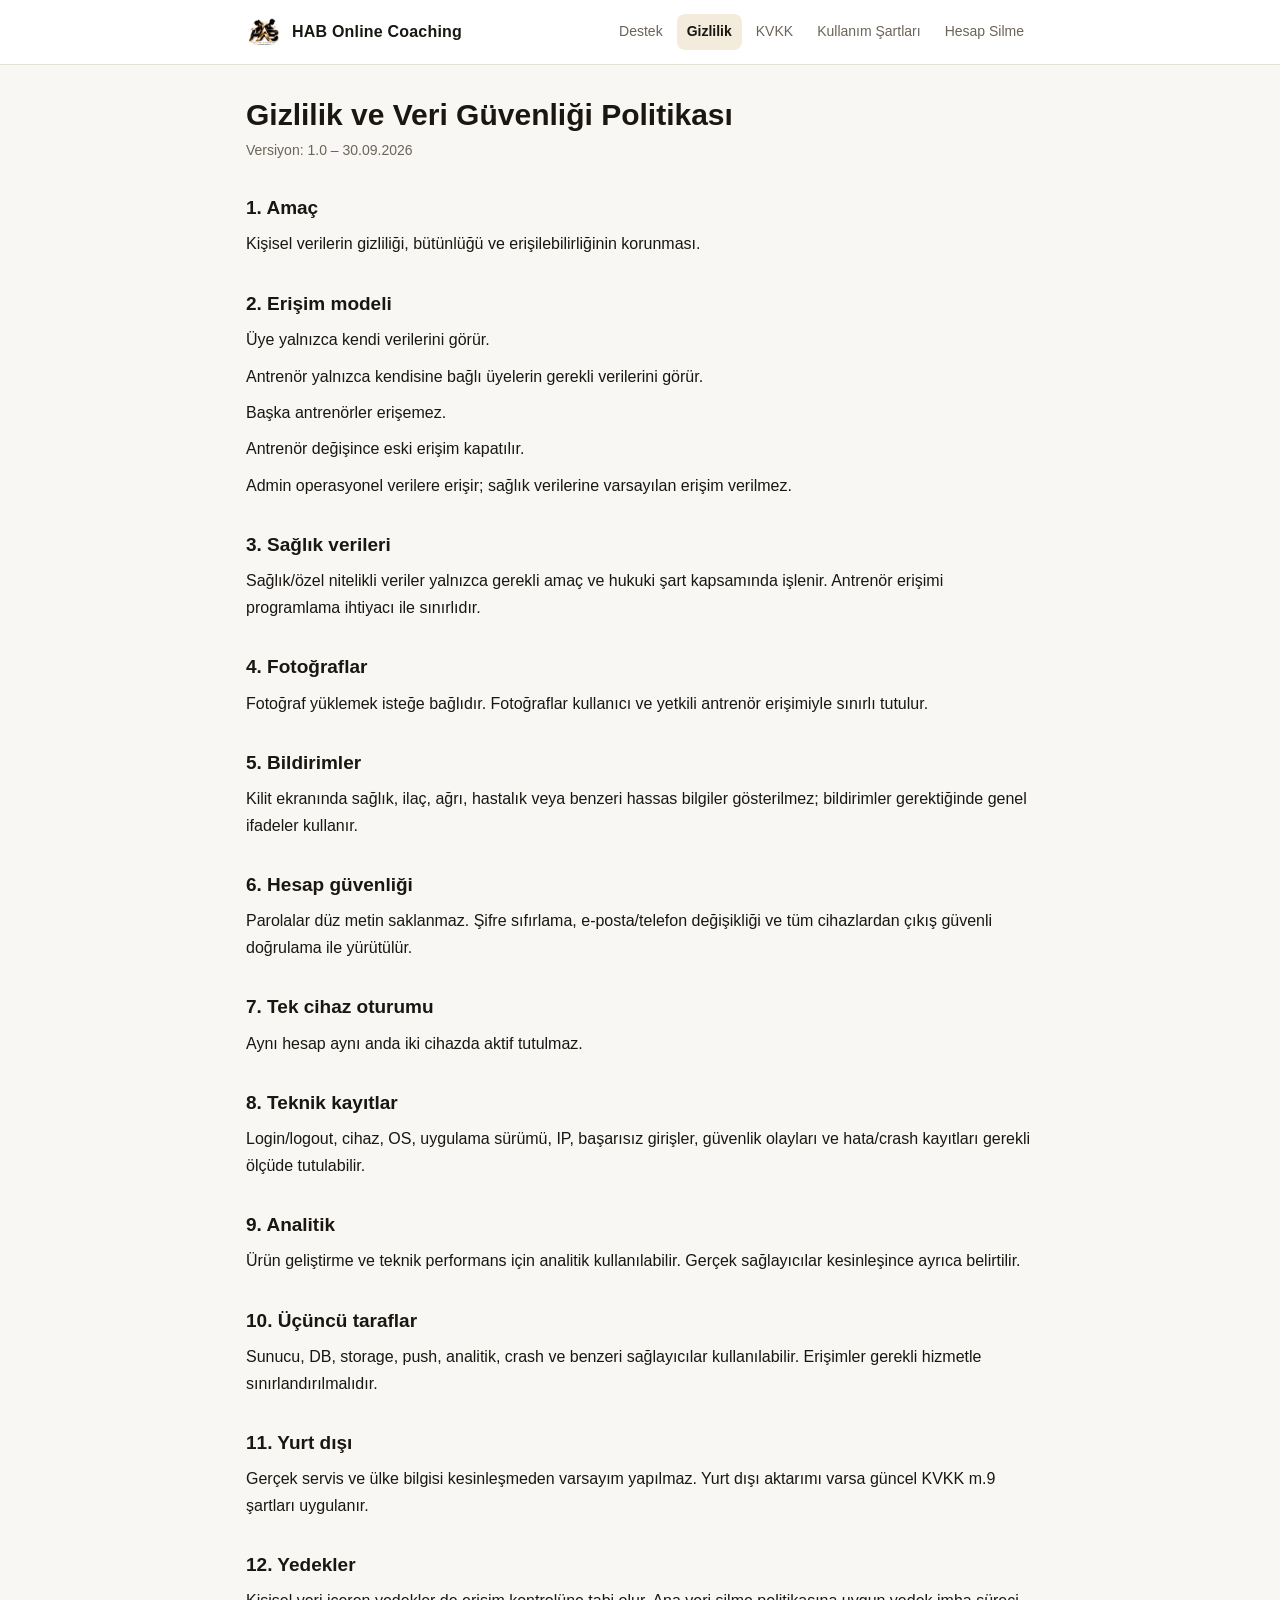
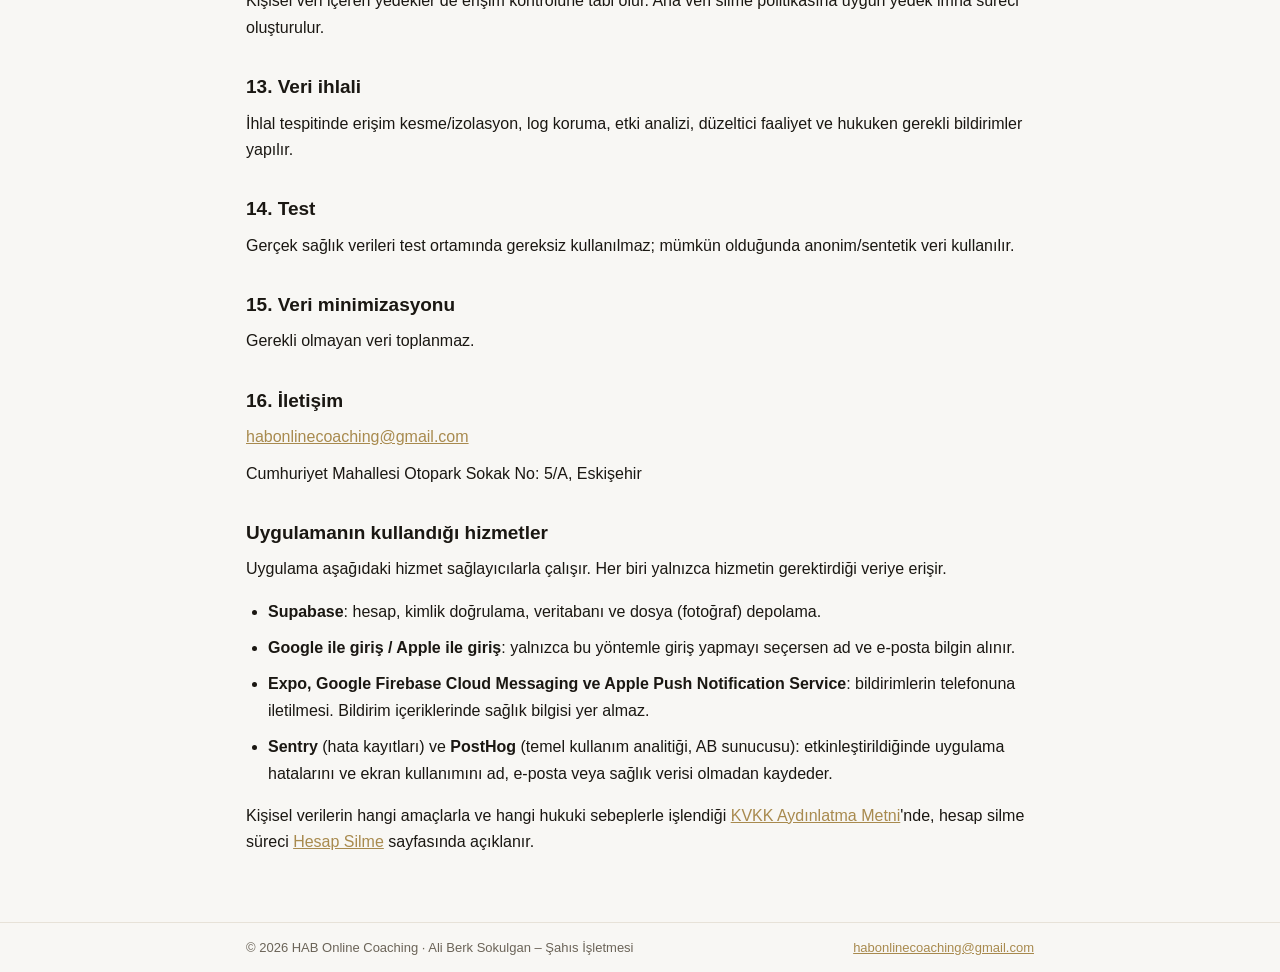
==== gizlilik.html @ c90d3c3e "HAB Online Coaching destek, gizlilik ve hesap silme sayfaları Co-Authored-By: Claude Opus 5.5 <norep" ====
<!doctype html>
<html lang="tr">
<head>
<meta charset="utf-8">
<meta name="viewport" content="width=device-width,initial-scale=1">
<title>Gizlilik ve Veri Güvenliği Politikası · HAB Online Coaching</title>
<meta name="description" content="HAB Online Coaching mobil uygulamasının gizlilik ve veri güvenliği politikası.">
<link rel="icon" href="favicon.png">
<link rel="stylesheet" href="style.css">
</head>
<body>
<header><div class="bar"><a class="brand" href="index.html"><img src="icon.png" alt="">HAB Online Coaching</a><nav><a href="index.html">Destek</a><a href="gizlilik.html" aria-current="page">Gizlilik</a><a href="kvkk.html">KVKK</a><a href="kullanim-sartlari.html">Kullanım Şartları</a><a href="hesap-silme.html">Hesap Silme</a></nav></div></header>
<main>
<h1>Gizlilik ve Veri Güvenliği Politikası</h1>
<p class="meta">Versiyon: 1.0 – 30.09.2026</p>
<h2>1. Amaç</h2>
<p>Kişisel verilerin gizliliği, bütünlüğü ve erişilebilirliğinin korunması.</p>
<h2>2. Erişim modeli</h2>
<p>Üye yalnızca kendi verilerini görür.</p>
<p>Antrenör yalnızca kendisine bağlı üyelerin gerekli verilerini görür.</p>
<p>Başka antrenörler erişemez.</p>
<p>Antrenör değişince eski erişim kapatılır.</p>
<p>Admin operasyonel verilere erişir; sağlık verilerine varsayılan erişim verilmez.</p>
<h2>3. Sağlık verileri</h2>
<p>Sağlık/özel nitelikli veriler yalnızca gerekli amaç ve hukuki şart kapsamında işlenir. Antrenör erişimi programlama ihtiyacı ile sınırlıdır.</p>
<h2>4. Fotoğraflar</h2>
<p>Fotoğraf yüklemek isteğe bağlıdır. Fotoğraflar kullanıcı ve yetkili antrenör erişimiyle sınırlı tutulur.</p>
<h2>5. Bildirimler</h2>
<p>Kilit ekranında sağlık, ilaç, ağrı, hastalık veya benzeri hassas bilgiler gösterilmez; bildirimler gerektiğinde genel ifadeler kullanır.</p>
<h2>6. Hesap güvenliği</h2>
<p>Parolalar düz metin saklanmaz. Şifre sıfırlama, e-posta/telefon değişikliği ve tüm cihazlardan çıkış güvenli doğrulama ile yürütülür.</p>
<h2>7. Tek cihaz oturumu</h2>
<p>Aynı hesap aynı anda iki cihazda aktif tutulmaz.</p>
<h2>8. Teknik kayıtlar</h2>
<p>Login/logout, cihaz, OS, uygulama sürümü, IP, başarısız girişler, güvenlik olayları ve hata/crash kayıtları gerekli ölçüde tutulabilir.</p>
<h2>9. Analitik</h2>
<p>Ürün geliştirme ve teknik performans için analitik kullanılabilir. Gerçek sağlayıcılar kesinleşince ayrıca belirtilir.</p>
<h2>10. Üçüncü taraflar</h2>
<p>Sunucu, DB, storage, push, analitik, crash ve benzeri sağlayıcılar kullanılabilir. Erişimler gerekli hizmetle sınırlandırılmalıdır.</p>
<h2>11. Yurt dışı</h2>
<p>Gerçek servis ve ülke bilgisi kesinleşmeden varsayım yapılmaz. Yurt dışı aktarımı varsa güncel KVKK m.9 şartları uygulanır.</p>
<h2>12. Yedekler</h2>
<p>Kişisel veri içeren yedekler de erişim kontrolüne tabi olur. Ana veri silme politikasına uygun yedek imha süreci oluşturulur.</p>
<h2>13. Veri ihlali</h2>
<p>İhlal tespitinde erişim kesme/izolasyon, log koruma, etki analizi, düzeltici faaliyet ve hukuken gerekli bildirimler yapılır.</p>
<h2>14. Test</h2>
<p>Gerçek sağlık verileri test ortamında gereksiz kullanılmaz; mümkün olduğunda anonim/sentetik veri kullanılır.</p>
<h2>15. Veri minimizasyonu</h2>
<p>Gerekli olmayan veri toplanmaz.</p>
<h2>16. İletişim</h2>
<p><a href="mailto:habonlinecoaching@gmail.com">habonlinecoaching@gmail.com</a></p>
<p>Cumhuriyet Mahallesi Otopark Sokak No: 5/A, Eskişehir</p><h2>Uygulamanın kullandığı hizmetler</h2>
<p>Uygulama aşağıdaki hizmet sağlayıcılarla çalışır. Her biri yalnızca hizmetin gerektirdiği veriye erişir.</p>
<ul>
<li><strong>Supabase</strong>: hesap, kimlik doğrulama, veritabanı ve dosya (fotoğraf) depolama.</li>
<li><strong>Google ile giriş / Apple ile giriş</strong>: yalnızca bu yöntemle giriş yapmayı seçersen ad ve e-posta bilgin alınır.</li>
<li><strong>Expo, Google Firebase Cloud Messaging ve Apple Push Notification Service</strong>: bildirimlerin telefonuna iletilmesi. Bildirim içeriklerinde sağlık bilgisi yer almaz.</li>
<li><strong>Sentry</strong> (hata kayıtları) ve <strong>PostHog</strong> (temel kullanım analitiği, AB sunucusu): etkinleştirildiğinde uygulama hatalarını ve ekran kullanımını ad, e-posta veya sağlık verisi olmadan kaydeder.</li>
</ul>
<p>Kişisel verilerin hangi amaçlarla ve hangi hukuki sebeplerle işlendiği <a href="kvkk.html">KVKK Aydınlatma Metni</a>'nde, hesap silme süreci <a href="hesap-silme.html">Hesap Silme</a> sayfasında açıklanır.</p>

</main>
<footer><div class="bar"><span>© 2026 HAB Online Coaching · Ali Berk Sokulgan – Şahıs İşletmesi</span><a href="mailto:habonlinecoaching@gmail.com">habonlinecoaching@gmail.com</a></div></footer>
</body>
</html>
---- style.css ----
:root{--bg:#F8F7F4;--surface:#FFFFFF;--text:#1A1712;--muted:#6B6458;--border:#E7E2D8;--accent:#A88A4E;--accent-soft:#F3ECDD}
@media (prefers-color-scheme:dark){:root{--bg:#120E08;--surface:#1C1810;--text:#F2EEE6;--muted:#A89F8F;--border:#2E281D;--accent:#C9A96A;--accent-soft:#2A2316}}
*{box-sizing:border-box}
html{-webkit-text-size-adjust:100%}
body{margin:0;background:var(--bg);color:var(--text);font:16px/1.65 Inter,-apple-system,BlinkMacSystemFont,"Segoe UI",Roboto,sans-serif}
a{color:var(--accent)}
header{border-bottom:1px solid var(--border);background:var(--surface)}
.bar{max-width:820px;margin:0 auto;padding:14px 16px;display:flex;align-items:center;gap:12px;flex-wrap:wrap}
.brand{display:flex;align-items:center;gap:10px;text-decoration:none;color:var(--text);font-weight:700;letter-spacing:.2px}
.brand img{width:36px;height:36px;border-radius:9px}
nav{display:flex;gap:4px;flex-wrap:wrap;margin-left:auto}
nav a{color:var(--muted);text-decoration:none;font-size:14px;padding:6px 10px;border-radius:8px}
nav a[aria-current]{color:var(--text);background:var(--accent-soft);font-weight:600}
main{max-width:820px;margin:0 auto;padding:32px 16px 56px}
h1{font-size:30px;line-height:1.2;margin:0 0 6px}
.meta{color:var(--muted);font-size:14px;margin:0 0 28px}
h2{font-size:19px;margin:30px 0 8px}
h3{font-size:16px;margin:20px 0 6px}
p,li{margin:0 0 10px;overflow-wrap:anywhere}
ul,ol{padding-left:22px}
.card{background:var(--surface);border:1px solid var(--border);border-radius:14px;padding:20px;margin:0 0 16px}
.card h2{margin-top:0}
.steps li{margin-bottom:8px}
.note{background:var(--accent-soft);border-radius:12px;padding:14px 16px;font-size:15px}
footer{border-top:1px solid var(--border);color:var(--muted);font-size:13px}
footer .bar{justify-content:space-between}
@media (max-width:560px){h1{font-size:25px}nav{margin-left:0;width:100%}}
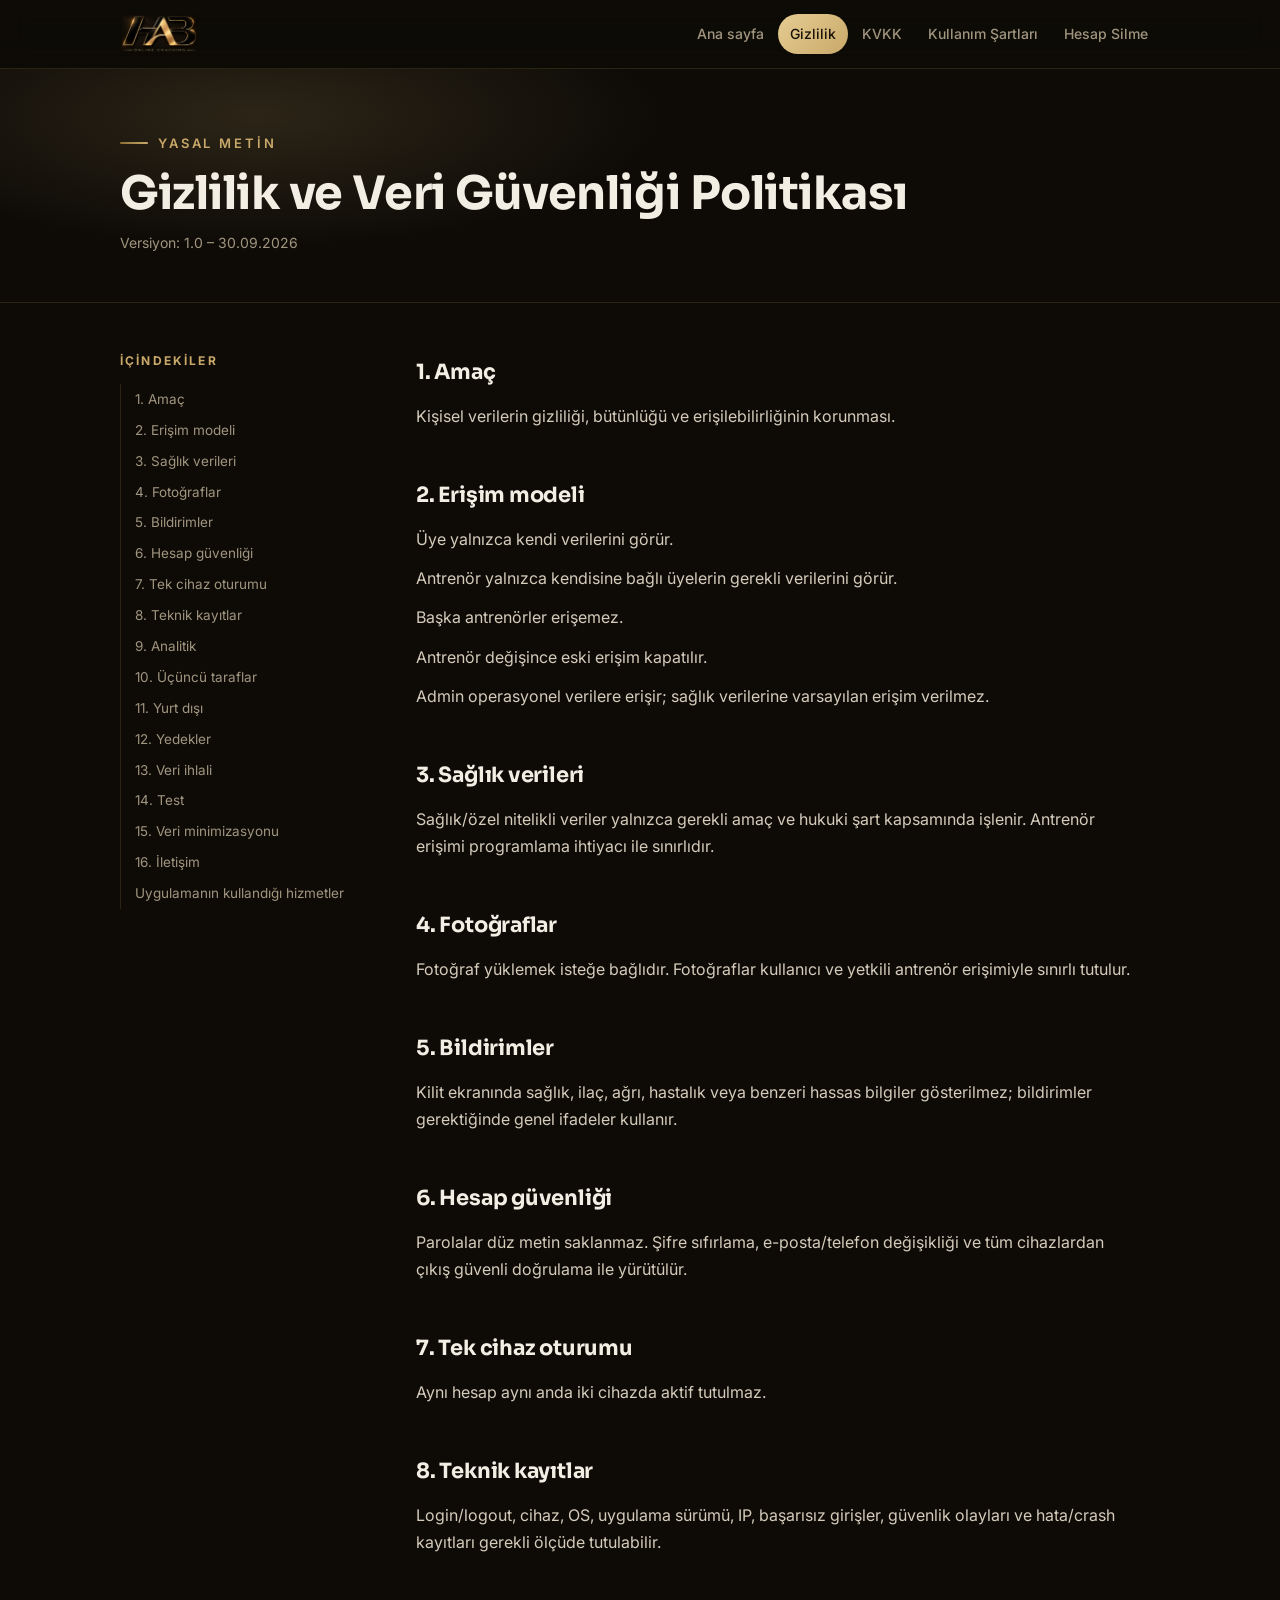
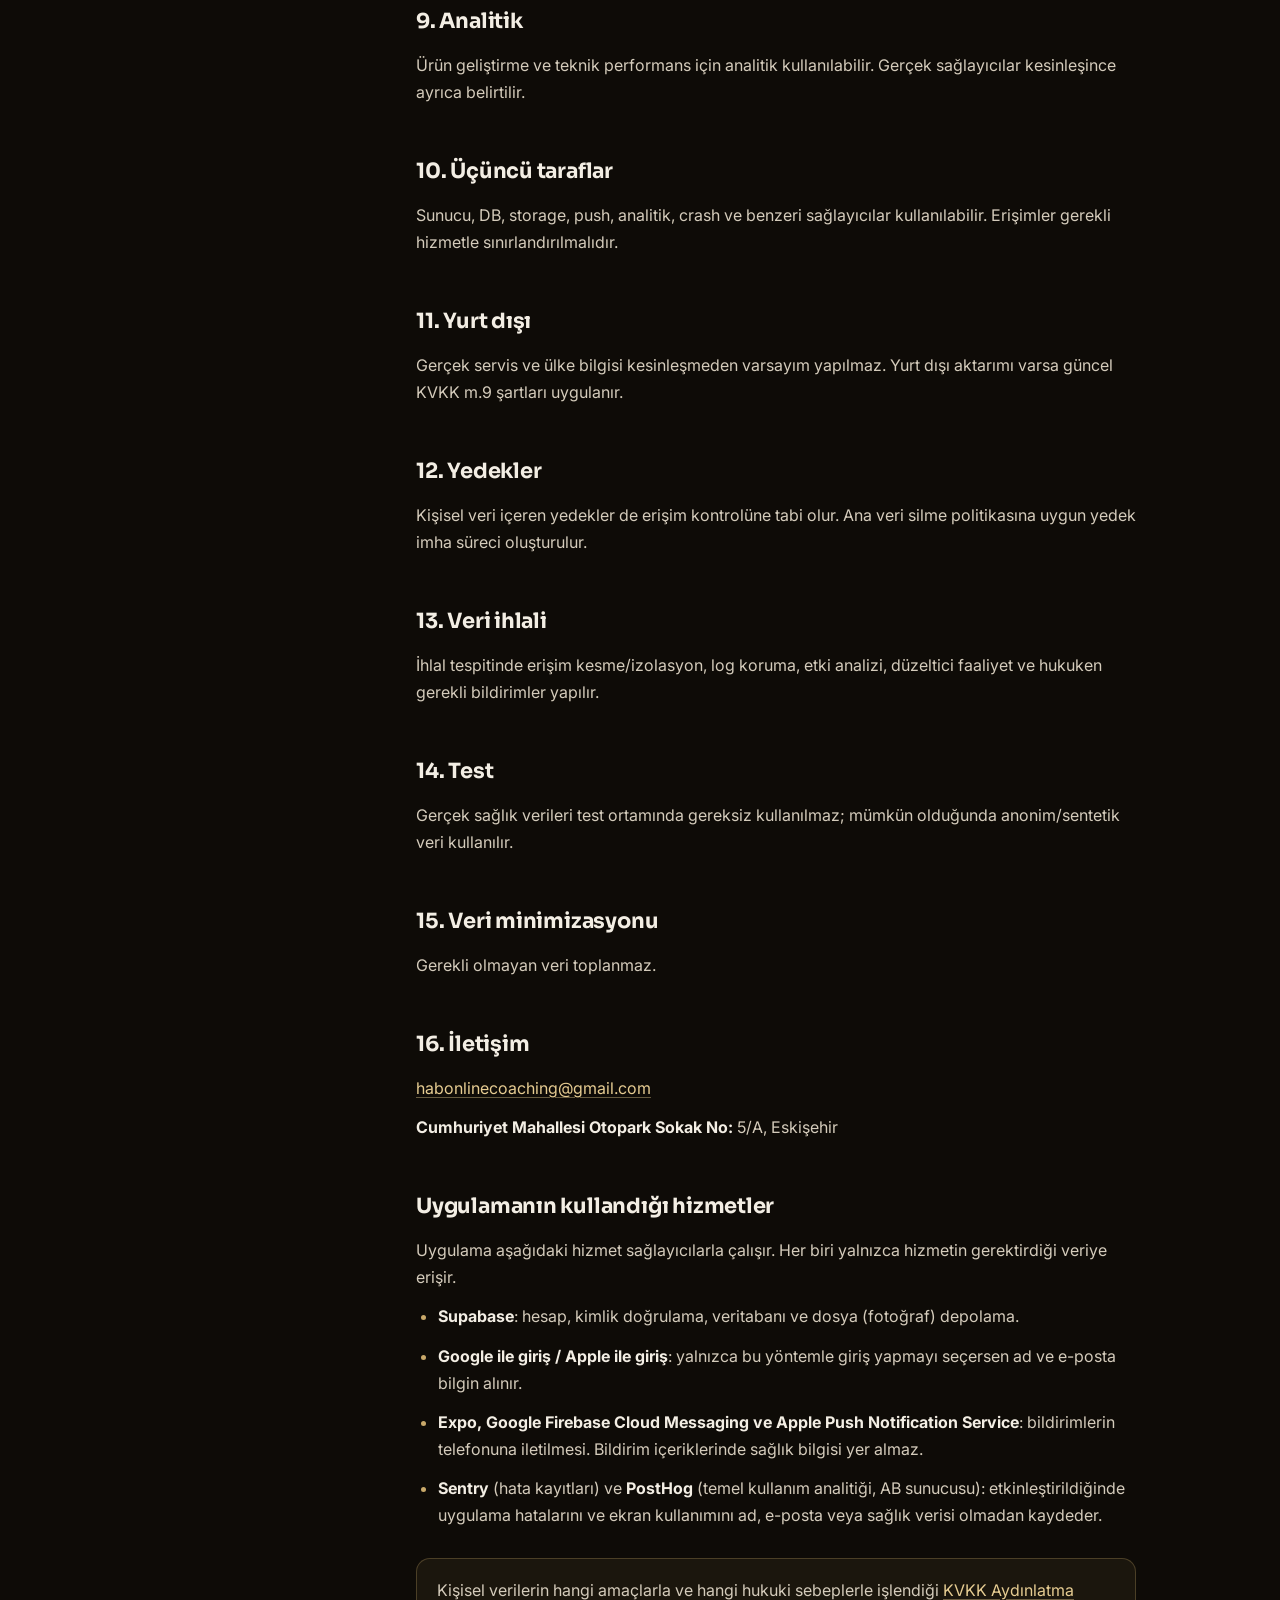
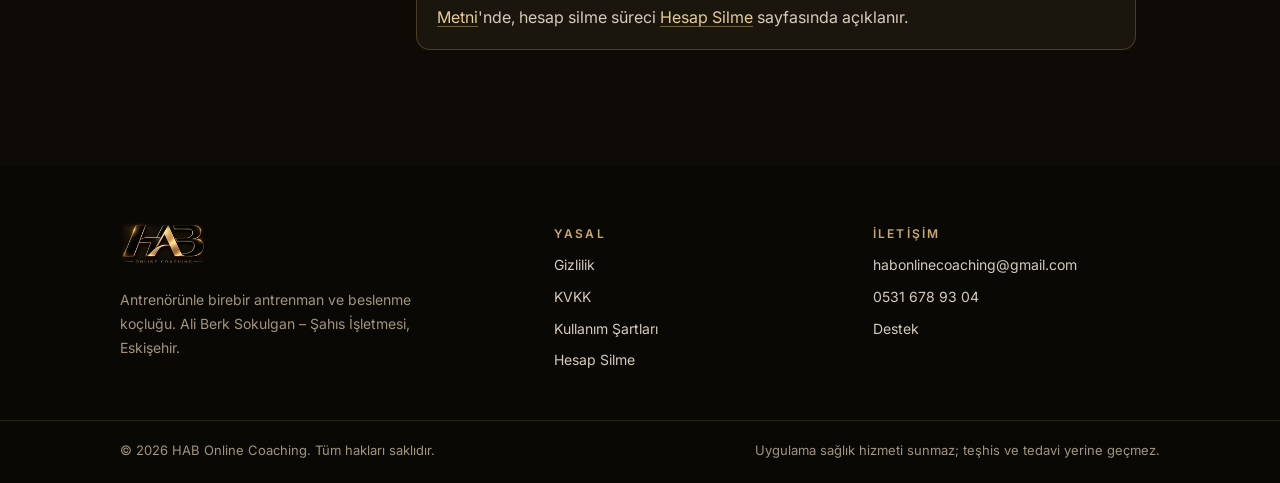
==== commit a359949b: "Marka tasarımı: tanıtım sayfası, içindekiler, yeni alt bilgi Co-Authored-By: Claude Opus 5.5 <norepl" ====
--- a/gizlilik.html
+++ b/gizlilik.html
@@ -5,51 +5,54 @@
 <meta name="viewport" content="width=device-width,initial-scale=1">
 <title>Gizlilik ve Veri Güvenliği Politikası · HAB Online Coaching</title>
 <meta name="description" content="HAB Online Coaching mobil uygulamasının gizlilik ve veri güvenliği politikası.">
+<meta name="theme-color" content="#0E0B07">
+<meta name="color-scheme" content="dark">
 <link rel="icon" href="favicon.png">
+<link rel="apple-touch-icon" href="icon.png">
+<link rel="preconnect" href="https://fonts.googleapis.com"><link rel="preconnect" href="https://fonts.gstatic.com" crossorigin><link href="https://fonts.googleapis.com/css2?family=Inter:wght@400;500;600&family=Sora:wght@600;700&display=swap" rel="stylesheet">
 <link rel="stylesheet" href="style.css">
 </head>
 <body>
-<header><div class="bar"><a class="brand" href="index.html"><img src="icon.png" alt="">HAB Online Coaching</a><nav><a href="index.html">Destek</a><a href="gizlilik.html" aria-current="page">Gizlilik</a><a href="kvkk.html">KVKK</a><a href="kullanim-sartlari.html">Kullanım Şartları</a><a href="hesap-silme.html">Hesap Silme</a></nav></div></header>
+<header class="top"><div class="wrap"><a class="logo" href="index.html" aria-label="HAB Online Coaching ana sayfa"><img src="wordmark-sm.png" alt="HAB Online Coaching" width="80" height="41"></a><nav class="menu"><a href="index.html">Ana sayfa</a><a href="gizlilik.html" aria-current="page">Gizlilik</a><a href="kvkk.html">KVKK</a><a href="kullanim-sartlari.html">Kullanım Şartları</a><a href="hesap-silme.html">Hesap Silme</a></nav></div></header>
 <main>
-<h1>Gizlilik ve Veri Güvenliği Politikası</h1>
-<p class="meta">Versiyon: 1.0 – 30.09.2026</p>
-<h2>1. Amaç</h2>
+<div class="page-head"><div class="wrap"><span class="eyebrow">Yasal metin</span><h1>Gizlilik ve Veri Güvenliği Politikası</h1><p class="meta">Versiyon: 1.0 – 30.09.2026</p></div></div>
+<div class="wrap doc"><aside class="toc"><b>İçindekiler</b><a href="#1-amac">1. Amaç</a><a href="#2-erisim-modeli">2. Erişim modeli</a><a href="#3-saglik-verileri">3. Sağlık verileri</a><a href="#4-fotograflar">4. Fotoğraflar</a><a href="#5-bildirimler">5. Bildirimler</a><a href="#6-hesap-guvenligi">6. Hesap güvenliği</a><a href="#7-tek-cihaz-oturumu">7. Tek cihaz oturumu</a><a href="#8-teknik-kayitlar">8. Teknik kayıtlar</a><a href="#9-analitik">9. Analitik</a><a href="#10-ucuncu-taraflar">10. Üçüncü taraflar</a><a href="#11-yurt-disi">11. Yurt dışı</a><a href="#12-yedekler">12. Yedekler</a><a href="#13-veri-ihlali">13. Veri ihlali</a><a href="#14-test">14. Test</a><a href="#15-veri-minimizasyonu">15. Veri minimizasyonu</a><a href="#16-iletisim">16. İletişim</a><a href="#hizmetler">Uygulamanın kullandığı hizmetler</a></aside><article class="prose"><h2 id="1-amac">1. Amaç</h2>
 <p>Kişisel verilerin gizliliği, bütünlüğü ve erişilebilirliğinin korunması.</p>
-<h2>2. Erişim modeli</h2>
+<h2 id="2-erisim-modeli">2. Erişim modeli</h2>
 <p>Üye yalnızca kendi verilerini görür.</p>
 <p>Antrenör yalnızca kendisine bağlı üyelerin gerekli verilerini görür.</p>
 <p>Başka antrenörler erişemez.</p>
 <p>Antrenör değişince eski erişim kapatılır.</p>
 <p>Admin operasyonel verilere erişir; sağlık verilerine varsayılan erişim verilmez.</p>
-<h2>3. Sağlık verileri</h2>
+<h2 id="3-saglik-verileri">3. Sağlık verileri</h2>
 <p>Sağlık/özel nitelikli veriler yalnızca gerekli amaç ve hukuki şart kapsamında işlenir. Antrenör erişimi programlama ihtiyacı ile sınırlıdır.</p>
-<h2>4. Fotoğraflar</h2>
+<h2 id="4-fotograflar">4. Fotoğraflar</h2>
 <p>Fotoğraf yüklemek isteğe bağlıdır. Fotoğraflar kullanıcı ve yetkili antrenör erişimiyle sınırlı tutulur.</p>
-<h2>5. Bildirimler</h2>
+<h2 id="5-bildirimler">5. Bildirimler</h2>
 <p>Kilit ekranında sağlık, ilaç, ağrı, hastalık veya benzeri hassas bilgiler gösterilmez; bildirimler gerektiğinde genel ifadeler kullanır.</p>
-<h2>6. Hesap güvenliği</h2>
+<h2 id="6-hesap-guvenligi">6. Hesap güvenliği</h2>
 <p>Parolalar düz metin saklanmaz. Şifre sıfırlama, e-posta/telefon değişikliği ve tüm cihazlardan çıkış güvenli doğrulama ile yürütülür.</p>
-<h2>7. Tek cihaz oturumu</h2>
+<h2 id="7-tek-cihaz-oturumu">7. Tek cihaz oturumu</h2>
 <p>Aynı hesap aynı anda iki cihazda aktif tutulmaz.</p>
-<h2>8. Teknik kayıtlar</h2>
+<h2 id="8-teknik-kayitlar">8. Teknik kayıtlar</h2>
 <p>Login/logout, cihaz, OS, uygulama sürümü, IP, başarısız girişler, güvenlik olayları ve hata/crash kayıtları gerekli ölçüde tutulabilir.</p>
-<h2>9. Analitik</h2>
+<h2 id="9-analitik">9. Analitik</h2>
 <p>Ürün geliştirme ve teknik performans için analitik kullanılabilir. Gerçek sağlayıcılar kesinleşince ayrıca belirtilir.</p>
-<h2>10. Üçüncü taraflar</h2>
+<h2 id="10-ucuncu-taraflar">10. Üçüncü taraflar</h2>
 <p>Sunucu, DB, storage, push, analitik, crash ve benzeri sağlayıcılar kullanılabilir. Erişimler gerekli hizmetle sınırlandırılmalıdır.</p>
-<h2>11. Yurt dışı</h2>
+<h2 id="11-yurt-disi">11. Yurt dışı</h2>
 <p>Gerçek servis ve ülke bilgisi kesinleşmeden varsayım yapılmaz. Yurt dışı aktarımı varsa güncel KVKK m.9 şartları uygulanır.</p>
-<h2>12. Yedekler</h2>
+<h2 id="12-yedekler">12. Yedekler</h2>
 <p>Kişisel veri içeren yedekler de erişim kontrolüne tabi olur. Ana veri silme politikasına uygun yedek imha süreci oluşturulur.</p>
-<h2>13. Veri ihlali</h2>
+<h2 id="13-veri-ihlali">13. Veri ihlali</h2>
 <p>İhlal tespitinde erişim kesme/izolasyon, log koruma, etki analizi, düzeltici faaliyet ve hukuken gerekli bildirimler yapılır.</p>
-<h2>14. Test</h2>
+<h2 id="14-test">14. Test</h2>
 <p>Gerçek sağlık verileri test ortamında gereksiz kullanılmaz; mümkün olduğunda anonim/sentetik veri kullanılır.</p>
-<h2>15. Veri minimizasyonu</h2>
+<h2 id="15-veri-minimizasyonu">15. Veri minimizasyonu</h2>
 <p>Gerekli olmayan veri toplanmaz.</p>
-<h2>16. İletişim</h2>
+<h2 id="16-iletisim">16. İletişim</h2>
 <p><a href="mailto:habonlinecoaching@gmail.com">habonlinecoaching@gmail.com</a></p>
-<p>Cumhuriyet Mahallesi Otopark Sokak No: 5/A, Eskişehir</p><h2>Uygulamanın kullandığı hizmetler</h2>
+<p><strong>Cumhuriyet Mahallesi Otopark Sokak No:</strong> 5/A, Eskişehir</p><h2 id="hizmetler">Uygulamanın kullandığı hizmetler</h2>
 <p>Uygulama aşağıdaki hizmet sağlayıcılarla çalışır. Her biri yalnızca hizmetin gerektirdiği veriye erişir.</p>
 <ul>
 <li><strong>Supabase</strong>: hesap, kimlik doğrulama, veritabanı ve dosya (fotoğraf) depolama.</li>
@@ -57,9 +60,16 @@
 <li><strong>Expo, Google Firebase Cloud Messaging ve Apple Push Notification Service</strong>: bildirimlerin telefonuna iletilmesi. Bildirim içeriklerinde sağlık bilgisi yer almaz.</li>
 <li><strong>Sentry</strong> (hata kayıtları) ve <strong>PostHog</strong> (temel kullanım analitiği, AB sunucusu): etkinleştirildiğinde uygulama hatalarını ve ekran kullanımını ad, e-posta veya sağlık verisi olmadan kaydeder.</li>
 </ul>
-<p>Kişisel verilerin hangi amaçlarla ve hangi hukuki sebeplerle işlendiği <a href="kvkk.html">KVKK Aydınlatma Metni</a>'nde, hesap silme süreci <a href="hesap-silme.html">Hesap Silme</a> sayfasında açıklanır.</p>
-
+<div class="callout">Kişisel verilerin hangi amaçlarla ve hangi hukuki sebeplerle işlendiği <a href="kvkk.html">KVKK Aydınlatma Metni</a>'nde, hesap silme süreci <a href="hesap-silme.html">Hesap Silme</a> sayfasında açıklanır.</div>
+</article></div>
 </main>
-<footer><div class="bar"><span>© 2026 HAB Online Coaching · Ali Berk Sokulgan – Şahıs İşletmesi</span><a href="mailto:habonlinecoaching@gmail.com">habonlinecoaching@gmail.com</a></div></footer>
+<footer>
+<div class="wrap">
+<div><img src="wordmark-sm.png" alt="HAB Online Coaching" width="86" height="44"><p>Antrenörünle birebir antrenman ve beslenme koçluğu. Ali Berk Sokulgan – Şahıs İşletmesi, Eskişehir.</p></div>
+<div><h4>Yasal</h4><ul><li><a href="gizlilik.html">Gizlilik</a></li><li><a href="kvkk.html">KVKK</a></li><li><a href="kullanim-sartlari.html">Kullanım Şartları</a></li><li><a href="hesap-silme.html">Hesap Silme</a></li></ul></div>
+<div><h4>İletişim</h4><ul><li><a href="mailto:habonlinecoaching@gmail.com">habonlinecoaching@gmail.com</a></li><li><a href="tel:+905316789304">0531 678 93 04</a></li><li><a href="index.html#destek">Destek</a></li></ul></div>
+</div>
+<div class="copy"><div class="wrap"><span>© 2026 HAB Online Coaching. Tüm hakları saklıdır.</span><span>Uygulama sağlık hizmeti sunmaz; teşhis ve tedavi yerine geçmez.</span></div></div>
+</footer>
 </body>
 </html>
--- a/style.css
+++ b/style.css
@@ -1,27 +1,127 @@
-:root{--bg:#F8F7F4;--surface:#FFFFFF;--text:#1A1712;--muted:#6B6458;--border:#E7E2D8;--accent:#A88A4E;--accent-soft:#F3ECDD}
-@media (prefers-color-scheme:dark){:root{--bg:#120E08;--surface:#1C1810;--text:#F2EEE6;--muted:#A89F8F;--border:#2E281D;--accent:#C9A96A;--accent-soft:#2A2316}}
+:root{
+  --bg:#0E0B07;--bg2:#15110A;--surface:#1A150D;--surface2:#211A10;--text:#F3EEE4;--soft:#D4CBBB;--muted:#A0957F;
+  --border:rgba(201,169,106,.16);--border2:rgba(201,169,106,.28);--gold:#C9A96A;--gold2:#E6CC92;--gold3:#8C6C33;
+  --radius:18px;--maxw:1080px;
+}
 *{box-sizing:border-box}
-html{-webkit-text-size-adjust:100%}
-body{margin:0;background:var(--bg);color:var(--text);font:16px/1.65 Inter,-apple-system,BlinkMacSystemFont,"Segoe UI",Roboto,sans-serif}
-a{color:var(--accent)}
-header{border-bottom:1px solid var(--border);background:var(--surface)}
-.bar{max-width:820px;margin:0 auto;padding:14px 16px;display:flex;align-items:center;gap:12px;flex-wrap:wrap}
-.brand{display:flex;align-items:center;gap:10px;text-decoration:none;color:var(--text);font-weight:700;letter-spacing:.2px}
-.brand img{width:36px;height:36px;border-radius:9px}
-nav{display:flex;gap:4px;flex-wrap:wrap;margin-left:auto}
-nav a{color:var(--muted);text-decoration:none;font-size:14px;padding:6px 10px;border-radius:8px}
-nav a[aria-current]{color:var(--text);background:var(--accent-soft);font-weight:600}
-main{max-width:820px;margin:0 auto;padding:32px 16px 56px}
-h1{font-size:30px;line-height:1.2;margin:0 0 6px}
-.meta{color:var(--muted);font-size:14px;margin:0 0 28px}
-h2{font-size:19px;margin:30px 0 8px}
-h3{font-size:16px;margin:20px 0 6px}
-p,li{margin:0 0 10px;overflow-wrap:anywhere}
-ul,ol{padding-left:22px}
-.card{background:var(--surface);border:1px solid var(--border);border-radius:14px;padding:20px;margin:0 0 16px}
-.card h2{margin-top:0}
-.steps li{margin-bottom:8px}
-.note{background:var(--accent-soft);border-radius:12px;padding:14px 16px;font-size:15px}
-footer{border-top:1px solid var(--border);color:var(--muted);font-size:13px}
-footer .bar{justify-content:space-between}
-@media (max-width:560px){h1{font-size:25px}nav{margin-left:0;width:100%}}
+html{-webkit-text-size-adjust:100%;scroll-behavior:smooth}
+body{margin:0;background:var(--bg);color:var(--text);font:16px/1.7 Inter,system-ui,-apple-system,"Segoe UI",Roboto,sans-serif;-webkit-font-smoothing:antialiased}
+a{color:var(--gold2);text-decoration-color:rgba(230,204,146,.4);text-underline-offset:3px}
+a:hover{text-decoration-color:var(--gold2)}
+h1,h2,h3{font-family:Sora,Inter,system-ui,sans-serif;letter-spacing:-.01em}
+.wrap{max-width:var(--maxw);margin:0 auto;padding:0 20px}
+
+/* Üst bar */
+header.top{position:sticky;top:0;z-index:20;background:rgba(14,11,7,.82);backdrop-filter:saturate(140%) blur(14px);-webkit-backdrop-filter:saturate(140%) blur(14px);border-bottom:1px solid var(--border)}
+header.top .wrap{display:flex;align-items:center;gap:20px;height:68px}
+.logo{display:flex;align-items:center;flex-shrink:0}
+.logo img{height:40px;width:auto;display:block}
+nav.menu{display:flex;gap:2px;margin-left:auto;overflow-x:auto;scrollbar-width:none}
+nav.menu::-webkit-scrollbar{display:none}
+nav.menu a{color:var(--muted);text-decoration:none;font-size:14px;font-weight:500;padding:8px 12px;border-radius:999px;white-space:nowrap;transition:color .15s,background .15s}
+nav.menu a:hover{color:var(--text)}
+nav.menu a[aria-current]{color:#1A1309;background:linear-gradient(135deg,var(--gold2),var(--gold))}
+
+/* Hero */
+.hero{position:relative;overflow:hidden;border-bottom:1px solid var(--border)}
+.hero::before{content:"";position:absolute;inset:-30% -10% auto;height:120%;background:radial-gradient(ellipse 55% 55% at 50% 40%,rgba(201,169,106,.22),transparent 70%);pointer-events:none}
+.hero .wrap{position:relative;display:grid;grid-template-columns:1.1fr .9fr;gap:40px;align-items:center;padding-top:72px;padding-bottom:80px}
+.eyebrow{display:inline-flex;align-items:center;gap:10px;color:var(--gold);font-size:13px;font-weight:600;letter-spacing:.22em;text-transform:uppercase}
+.eyebrow::before{content:"";width:28px;height:2px;background:linear-gradient(90deg,var(--gold3),var(--gold));border-radius:2px}
+.hero h1{font-size:clamp(38px,6vw,64px);line-height:1.04;margin:18px 0 18px;font-weight:700}
+.hero h1 em{font-style:normal;background:linear-gradient(120deg,var(--gold2),var(--gold) 55%,var(--gold3));-webkit-background-clip:text;background-clip:text;color:transparent}
+.hero p.lead{font-size:18px;color:var(--soft);max-width:520px;margin:0 0 30px}
+.badges{display:flex;gap:12px;flex-wrap:wrap}
+.badge{display:inline-flex;align-items:center;gap:10px;padding:11px 18px;border-radius:14px;border:1px solid var(--border2);background:rgba(255,255,255,.02);color:var(--text);font-size:14px;line-height:1.25}
+.badge small{display:block;color:var(--muted);font-size:11px;letter-spacing:.04em}
+.badge svg{color:var(--gold)}
+.hero-art{display:flex;justify-content:center}
+.hero-art img{width:100%;max-width:430px;height:auto;filter:drop-shadow(0 30px 60px rgba(0,0,0,.6))}
+
+/* Bölümler */
+section.block{padding:84px 0;border-bottom:1px solid var(--border)}
+section.block.alt{background:var(--bg2)}
+.head{max-width:640px;margin:0 0 40px}
+.head h2{font-size:clamp(28px,4vw,38px);line-height:1.15;margin:14px 0 12px}
+.head p{color:var(--soft);margin:0}
+.grid{display:grid;gap:16px}
+.g3{grid-template-columns:repeat(3,1fr)}
+.g2{grid-template-columns:repeat(2,1fr)}
+.card{background:linear-gradient(180deg,var(--surface2),var(--surface));border:1px solid var(--border);border-radius:var(--radius);padding:26px}
+.card h3{font-size:18px;margin:16px 0 8px}
+.card p{color:var(--soft);margin:0;font-size:15px}
+.ico{width:46px;height:46px;border-radius:13px;display:grid;place-items:center;color:var(--gold2);background:rgba(201,169,106,.1);border:1px solid var(--border2)}
+.steps{counter-reset:s}
+.step{position:relative;padding-top:58px}
+.step::before{counter-increment:s;content:counter(s,decimal-leading-zero);position:absolute;top:22px;left:26px;font:700 14px Sora,Inter,sans-serif;color:var(--gold);letter-spacing:.1em}
+.contact a{color:var(--text);text-decoration:none}
+.contact .card{display:flex;gap:16px;align-items:flex-start}
+.contact .card h3{margin:2px 0 4px;font-size:15px;color:var(--muted);font-weight:500;font-family:Inter,sans-serif}
+.contact .card p{color:var(--text);font-size:16px}
+details{border-bottom:1px solid var(--border);padding:4px 0}
+details:first-of-type{border-top:1px solid var(--border)}
+summary{cursor:pointer;list-style:none;display:flex;justify-content:space-between;align-items:center;gap:16px;padding:18px 0;font-weight:600;font-size:17px}
+summary::-webkit-details-marker{display:none}
+summary::after{content:"+";color:var(--gold);font-size:24px;font-weight:300;line-height:1;transition:transform .2s}
+details[open] summary::after{transform:rotate(45deg)}
+details p{color:var(--soft);margin:0 0 18px;max-width:760px}
+.links .card{display:flex;align-items:center;gap:14px;text-decoration:none;color:var(--text);transition:border-color .15s,transform .15s}
+.links .card:hover{border-color:var(--border2);transform:translateY(-2px)}
+.links .card span{flex:1;font-weight:600}
+.links .card svg:last-child{color:var(--gold)}
+
+/* Yasal sayfalar */
+.page-head{position:relative;overflow:hidden;border-bottom:1px solid var(--border)}
+.page-head::before{content:"";position:absolute;inset:-60% 0 auto;height:200%;background:radial-gradient(ellipse 45% 40% at 20% 40%,rgba(201,169,106,.16),transparent 70%)}
+.page-head .wrap{position:relative;padding-top:56px;padding-bottom:48px}
+.page-head h1{font-size:clamp(30px,5vw,46px);line-height:1.1;margin:14px 0 12px}
+.page-head .meta{color:var(--muted);font-size:14px;margin:0}
+.doc{display:grid;grid-template-columns:240px minmax(0,1fr);gap:56px;padding-top:48px;padding-bottom:88px}
+.toc{position:sticky;top:96px;align-self:start;font-size:13.5px;max-height:calc(100vh - 120px);overflow:auto}
+.toc b{display:block;color:var(--gold);font-size:12px;letter-spacing:.18em;text-transform:uppercase;margin-bottom:12px}
+.toc a{display:block;color:var(--muted);text-decoration:none;padding:6px 0 6px 14px;border-left:1px solid var(--border);line-height:1.4}
+.toc a:hover{color:var(--text);border-left-color:var(--gold)}
+.prose{max-width:720px}
+.prose h2{font-size:21px;margin:44px 0 12px;padding-top:4px;scroll-margin-top:96px}
+.prose h2:first-child{margin-top:0}
+.prose p,.prose li{color:var(--soft);margin:0 0 12px;overflow-wrap:anywhere}
+.prose ul,.prose ol{padding-left:22px;margin:0 0 16px}
+.prose li::marker{color:var(--gold)}
+.prose strong{color:var(--text)}
+.callout{border:1px solid var(--border2);background:rgba(201,169,106,.07);border-radius:14px;padding:18px 20px;margin:28px 0;color:var(--soft)}
+.prose .card{margin:0 0 16px}
+.prose .card h2{margin-top:0;font-size:19px}
+
+/* Alt bilgi */
+footer{background:#0A0805}
+footer .wrap{display:grid;grid-template-columns:1.4fr 1fr 1fr;gap:32px;padding-top:56px;padding-bottom:40px}
+footer img{height:44px;width:auto}
+footer p{color:var(--muted);font-size:14px;margin:14px 0 0;max-width:340px}
+footer h4{margin:4px 0 12px;font:600 12px Inter,sans-serif;letter-spacing:.18em;text-transform:uppercase;color:var(--gold)}
+footer ul{list-style:none;margin:0;padding:0}
+footer li{margin:0 0 8px;font-size:14px}
+footer li a{color:var(--soft);text-decoration:none}
+footer li a:hover{color:var(--text)}
+.copy{border-top:1px solid var(--border);color:var(--muted);font-size:13px}
+.copy .wrap{display:flex;justify-content:space-between;gap:12px;flex-wrap:wrap;padding-top:18px;padding-bottom:22px}
+
+@media (max-width:900px){
+  .hero .wrap{grid-template-columns:1fr;padding-top:48px;padding-bottom:56px;gap:28px}
+  .hero-art{order:-1;justify-content:flex-start}
+  .hero-art img{max-width:300px}
+  .g3{grid-template-columns:1fr 1fr}
+  .doc{grid-template-columns:1fr;gap:0}
+  .toc{display:none}
+  footer .wrap{grid-template-columns:1fr 1fr}
+  footer .wrap>div:first-child{grid-column:1/-1}
+}
+@media (max-width:600px){
+  .wrap{padding:0 16px}
+  header.top .wrap{height:auto;flex-wrap:wrap;gap:6px;padding-top:16px;padding-bottom:8px}
+  nav.menu{margin-left:-12px;width:calc(100% + 24px);padding:0 12px}
+  .logo img{height:34px}
+  section.block{padding:60px 0}
+  .g3,.g2{grid-template-columns:1fr}
+  .card{padding:22px}
+  .hero p.lead{font-size:17px}
+}
